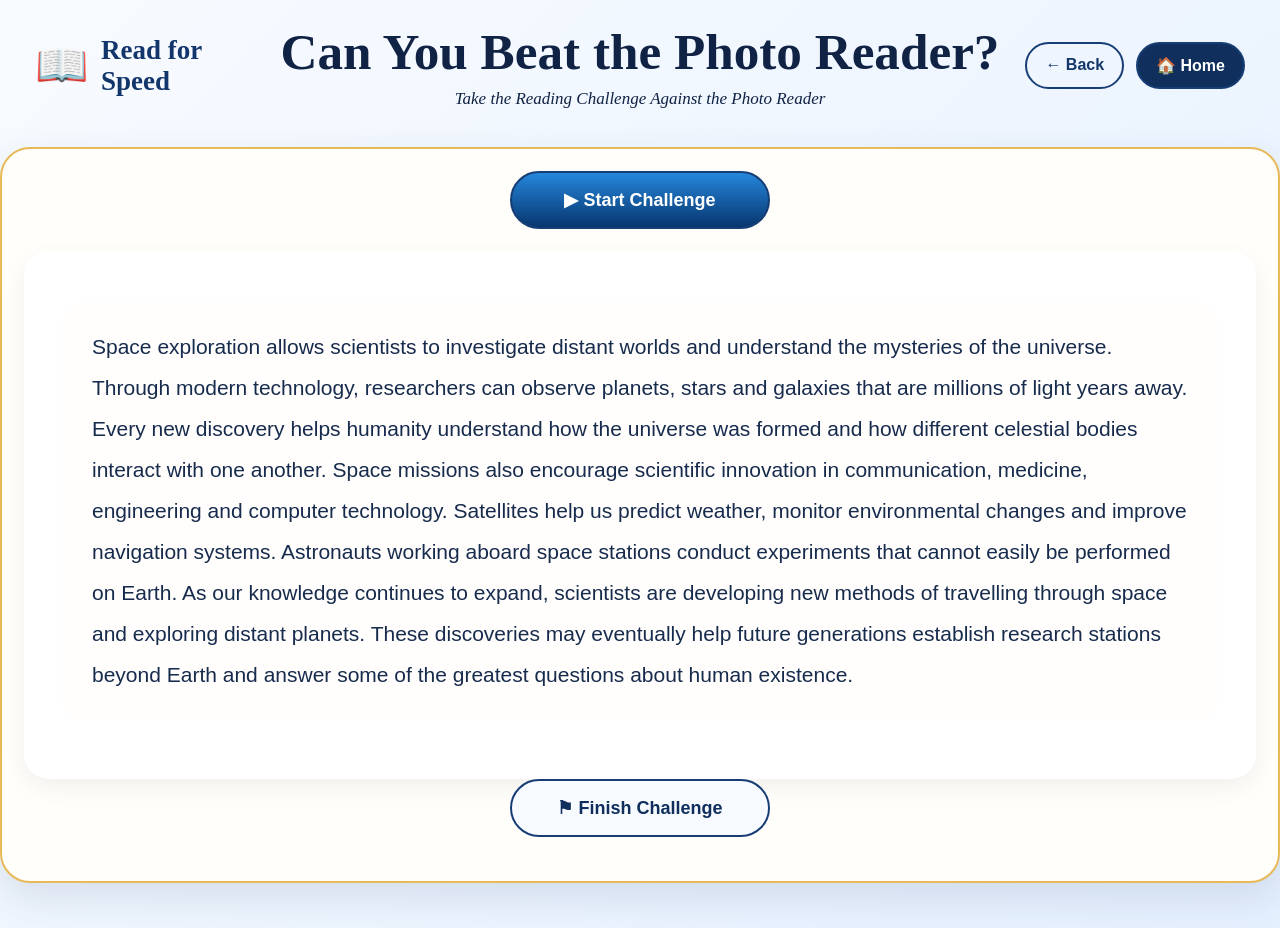
==== challenge.html @ 30517f84 "Update challenge.html" ====
<!DOCTYPE html>
<html lang="en">
<head>
<meta charset="UTF-8">
<meta name="viewport" content="width=device-width, initial-scale=1.0">
<title>Reading Speed Challenge</title>

<style> 
  
* {
  box-sizing: border-box;
}

body {
  margin: 0;
  font-family: Arial, sans-serif;
  background: linear-gradient(135deg, #f8fbff, #e5f0ff);
  color: #102344;
}

/* PAGE HEADER */

.page-header {
  max-width: 1500px;
  margin: 0 auto;
  padding: 22px 35px 28px;
  display: grid;
  grid-template-columns: 1fr auto 1fr;
  align-items: center;
  gap: 20px;
}

.brand {
  display: flex;
  align-items: center;
  gap: 12px;
  color: #12366b;
  font-family: Georgia, serif;
  font-size: 27px;
  font-weight: bold;
}

.brand-icon {
  font-size: 43px;
}

.brand small {
  display: block;
  font-family: Arial, sans-serif;
  font-size: 12px;
  letter-spacing: 2px;
  margin-top: 4px;
}

.page-heading {
  text-align: center;
}

.page-heading h1 {
  font-family: Georgia, serif;
  font-size: clamp(30px, 4vw, 52px);
  margin: 0;
  color: #102344;
}

.page-heading p {
  font-family: Georgia, serif;
  font-size: 17px;
  font-style: italic;
  margin: 8px 0 0;
}

.navigation {
  display: flex;
  justify-content: flex-end;
  gap: 12px;
}

.nav-button {
  display: inline-block;
  text-decoration: none;
  border: 2px solid #173e75;
  color: #12366b;
  padding: 12px 18px;
  border-radius: 30px;
  font-weight: bold;
  white-space: nowrap;
}

.nav-button.home {
  background: #102f5c;
  color: white;
}

/* MAIN READING PANEL */

.reading-shell {
  max-width: 1420px;
  margin: 10px auto 45px;
  padding: 22px;
  background: #fffefa;
  border: 2px solid #e8b957;
  border-radius: 30px;
  box-shadow: 0 15px 40px rgba(30, 55, 90, .12);
}

/* CONTROL BAR */

.control-bar {
  display: flex;
  justify-content: center;
  align-items: center;
  gap: 28px;
  flex-wrap: wrap;
  margin-bottom: 22px;
}

.control-button {
  min-width: 260px;
  padding: 16px 25px;
  border-radius: 35px;
  border: 2px solid #173e75;
  font-size: 18px;
  font-weight: bold;
  cursor: pointer;
}

.start-button {
  background: linear-gradient(180deg, #2587dc, #07366f);
  color: white;
}

.finish-button {
  background: #f7faff;
  color: #102f5c;
}

.timer-display {
  min-width: 220px;
  text-align: center;
  padding: 10px 25px;
  border: 2px solid #edcf91;
  border-radius: 35px;
  color: #102f5c;
  background: #fffaf0;
  font-family: Georgia, serif;
  font-size: 34px;
  font-weight: bold;
}
/* FLOATING CIRCULAR TIMER */

/* PREMIUM FLOATING TIMER */

.floating-timer {
   position: fixed;
   top: 105px;
   right: 25px;

   width: 85px;
   height: 85px;

   display: none;
   flex-direction: column;
   align-items: center;
   justify-content: center;

   border-radius: 50%;
   border: 2px solid #d6b46a;

   background: radial-gradient(
      circle at 35% 30%,
      #214b7b,
      #102b50 65%,
      #071a32
   );

   color: #f8e8bd;

   box-shadow:
      0 5px 18px rgba(10, 30, 60, 0.28),
      inset 0 0 8px rgba(255,255,255,0.12);

   z-index: 1000;
   pointer-events: none;
}

.timer-icon {
   font-size: 13px;
   line-height: 1;
   margin-bottom: 2px;
}

.timer-seconds {
   font-family: Georgia, serif;
   font-size: 25px;
   font-weight: bold;
   line-height: 1.1;
   letter-spacing: 1px;
}

.timer-laurel {
   font-size: 19px;
   color: #e5bd65;
   line-height: 1;
   transform: rotate(180deg);
}

/* MOBILE TIMER */

@media(max-width: 500px) {
   .floating-timer {
      width: 68px;
      height: 68px;
      font-size: 18px;
         top: 105px;
         right: 25px;
   }
}
/* PASSAGE CARD */

.passage-card {
  background: #ffffff;
  border-radius: 25px;
  padding: 30px 38px 38px;
  box-shadow: 0 8px 25px rgba(0, 0, 0, .06);
}

.passage-heading {
  text-align: center;
  font-family: Georgia, serif;
  font-size: 32px;
  color: #102344;
  margin: 0 0 25px;
}

.passage-text {
  font-size: 21px;
  line-height: 1.95;
  color: #172b4d;
  text-align: left;
  padding: 25px 30px;
  background: #fffefd;
  border-radius: 20px;
  min-height: 300px;
}

/* RESULTS */

#resultScreen {
  display: none;
  margin: 30px auto;
  padding: 30px;
  background: white;
  border-radius: 18px;
  max-width: 750px;
  box-shadow: 0 8px 25px rgba(0,0,0,.08);
}

/* MOBILE */

@media(max-width: 900px) {
  .page-header {
    grid-template-columns: 1fr;
    text-align: center;
  }

  .brand,
  .navigation {
    justify-content: center;
  }

  .reading-shell {
    margin: 10px 12px 30px;
    padding: 14px;
  }

  .control-bar {
    gap: 12px;
  }

  .control-button {
    min-width: 200px;
  }

  .passage-card {
    padding: 22px 15px;
  }

  .passage-heading {
    font-size: 25px;
  }

  .passage-text {
    font-size: 17px;
    line-height: 1.8;
    padding: 18px 14px;
  }
}

@media(max-width: 500px) {
  .page-header {
    padding: 20px 12px;
  }

  .brand {
    font-size: 23px;
  }

  .navigation {
    flex-wrap: wrap;
  }

  .nav-button {
    padding: 10px 13px;
    font-size: 13px;
  }

  .control-button {
    width: 100%;
    min-width: 0;
  }

  .timer-display {
    width: 100%;
  }
}

/* CLEAN READING CHALLENGE RESULTS */

#resultScreen {
  width: calc(100% - 40px);
  max-width: 1460px;
  margin: 30px auto;
  padding: 35px 45px;
  background: #ffffff;
  border-radius: 24px;
  box-shadow: 0 12px 35px rgba(30, 55, 90, 0.10);
  color: #102344;
  font-family: Georgia, serif;
}

#resultScreen > h1 {
  text-align: center;
  font-family: Georgia, serif;
  font-size: clamp(28px, 3.5vw, 48px);
  margin: 0 0 35px;
}

.result-speed-grid {
  display: grid;
  grid-template-columns: 1fr 1fr;
  gap: 35px;
}

.result-speed-card {
  text-align: center;
  padding: 20px;
  border-radius: 22px;
}

.result-speed-card.user {
  background: #edf5fd;
}

.result-speed-card.bot {
  background: #edf9f1;
}

.result-speed-card h2 {
  font-size: 25px;
  margin: 0 0 10px;
}

.result-speed-card h3 {
  font-size: 48px;
  margin: 0;
}

.result-race {
  margin-top: 30px;
}

.result-race h2 {
  text-align: center;
  font-size: 32px;
  margin-bottom: 22px;
}

.result-race p {
  font-size: 19px;
  margin: 15px 0;
}

.result-bar {
  height: 18px;
  background: #e5ebf2;
  border-radius: 20px;
  overflow: hidden;
}

.result-bar-fill {
  height: 100%;
  border-radius: 20px;
  transition: width 1.2s ease;
}

.result-percentage {
  text-align: center;
  background: #fff6df;
  border-radius: 18px;
  padding: 13px 20px;
  margin: 25px auto 0;
  max-width: 900px;
  font-size: 21px;
  font-weight: bold;
}


#winnerMessage {
  text-align: center;
  font-size: 22px;
  margin: 25px auto 8px;
  padding: 12px 20px;
  max-width: 700px;
  width: fit-content;
  background: #fff5d5;
  border-radius: 35px;
  font-weight: bold;
}

#winnerMessage::before {
  content: "🏆 ";
}

#timeTaken {
  text-align: center;
  font-size: 17px;
  margin: 8px 0 0;
  color: #526782;
}

/* BOTTOM NAVIGATION */

.result-navigation {
  display: flex;
  align-items: center;
  justify-content: center;
  margin-top: 30px;
  padding-top: 22px;
  border-top: 1px solid #dce7f5;
}

.result-navigation a {
  flex: 1;
  text-align: center;
  padding: 8px 12px;
  color: #12366b;
  font-family: Georgia, serif;
  font-size: 19px;
  font-weight: 600;
  text-decoration: none;
  transition: color 0.2s ease;
}

.result-navigation a:not(:last-child) {
  border-right: none;
}

.result-navigation a:hover {
  color: #3285ef;
}
.result-navigation a {
  display: flex;
  align-items: center;
  justify-content: center;
  gap: 9px;
}

.result-navigation svg {
  width: 20px;
  height: 20px;
  flex-shrink: 0;
  stroke: currentColor;
}
  
/* COLOURFUL RESULT NAVIGATION BUTTONS */

.result-navigation {
  gap: 22px;
}

.result-navigation a {
  margin: 0 8px;
  min-height: 72px;
  padding: 9px 16px;
  border: 2px solid white;
  border-radius: 35px;
  color: white;
  font-size: 20px;
  font-weight: bold;
  text-decoration: none;
  gap: 12px;
  box-shadow: 0 7px 18px rgba(0, 0, 0, 0.18);
  transition: all 0.25s ease;
}

/* HOME - BLUE */

.result-navigation a:nth-child(1) {
  background: linear-gradient(135deg, #08c8f5, #0755ed);
  box-shadow: 0 7px 18px rgba(0, 105, 255, 0.35);
}

/* EYE EXERCISE - PURPLE */

.result-navigation a:nth-child(2) {
  background: linear-gradient(135deg, #d000ff, #6500d9);
  box-shadow: 0 7px 18px rgba(160, 0, 255, 0.35);
}

/* EBOOK PREVIEW - GREEN */

.result-navigation a:nth-child(3) {
  background: linear-gradient(135deg, #19ed35, #008000);
  box-shadow: 0 7px 18px rgba(0, 180, 35, 0.35);
}

/* HIGHLIGHTED ICONS */

.result-navigation svg {
  width: 48px;
  height: 48px;
  padding: 10px;
  border-radius: 50%;
  background: rgba(0, 0, 0, 0.18);
  stroke: white;
  flex-shrink: 0;
}

/* REMOVE OLD VERTICAL SEPARATORS */

.result-navigation a:not(:last-child) {
  border-right: 2px solid white;
}

/* HOVER EFFECT */

.result-navigation a:hover {
  transform: translateY(-4px);
  filter: brightness(1.08);
}

@media (max-width: 700px) {
  #resultScreen {
    width: calc(100% - 20px);
    padding: 25px 16px;
  }

  .result-speed-grid {
    grid-template-columns: 1fr;
    gap: 15px;
  }

  .result-speed-card h2 {
    font-size: 20px;
  }

  .result-speed-card h3 {
    font-size: 36px;
  }

  .result-race h2 {
    font-size: 25px;
  }

  .result-percentage {
    font-size: 16px;
  }

  .result-navigation a {
    font-size: 13px;
    padding: 8px 5px;
  }
}

</style>
</head>
<body>
<div class="container" style="display:none;">
  <a href="index.html" class="home-page-button">
  🏠 HOME PAGE
</a>
  <h1>Can You Read Faster Than a Photo Reader?</h1>

<p>Can you compete with a Photo Reader reading at 1,200 words per minute?</p>

<div class="cards" style="grid-template-columns:1fr; max-width:500px; margin:40px auto;">
  <div class="card">
    <h2>YOU vs PHOTO READER</h2>
    <p>Challenge yourself against a 1,200 WPM benchmark.</p>
    <button onclick="startChallenge('Photo Reader')">
      TAKE THE CHALLENGE
    </button>
  </div>
</div>
  </div>
  
<div id="testScreen" style="display:block;">

  <!-- HEADER -->
  <header class="page-header">

    <div class="brand">
      <span class="brand-icon">📖</span>
      <div>
        Read for Speed
             </div>
    </div>

    <div class="page-heading">
     <h1 id="challengeTitle">Can You Beat the Photo Reader?</h1>

<p id="challengeSubtitle">
  Take the Reading Challenge Against the Photo Reader
</p>
    </div>

    <div class="navigation">
      <a href="language.html" class="nav-button" id="backButton">
  ← Back
</a>

<a href="index.html" class="nav-button home" id="homeButton">
  🏠 Home
</a>
    </div>

  </header>

  <!-- READING PANEL -->
  <main class="reading-shell">

 <!-- BUTTONS ABOVE PASSAGE -->
<div class="control-bar">

  <button class="control-button start-button"
          id="startChallengeButton"
          onclick="startBotReading()">
    ▶ Start Challenge
  </button>

</div>

    <!-- PASSAGE -->
    <section class="passage-card">

     

      <p id="sharedPassage" class="passage-text">
        Space exploration allows scientists to investigate distant worlds.
      </p>

    </section>
    <div class="control-bar">

     <button class="control-button finish-button"
        id="finishChallengeButton"
        onclick="finishReading()">
  ⚑ Finish Challenge
</button>

    </div>
  </main>
  <div class="floating-timer" id="timer">

    <span class="timer-icon">⏱</span>

    <span class="timer-seconds">00</span>

    <span class="timer-laurel">❧</span>

</div>
</div>


<div id="resultScreen">

  <h1>Reading Challenge Results</h1>

  <div class="result-speed-grid">

    <div class="result-speed-card user">
      <h2>Your Reading Speed</h2>
      <h3 id="userSpeed">0 WPM</h3>
    </div>

    <div class="result-speed-card bot">
      <h2>Photo Reader Speed</h2>
      <h3 id="competitorSpeed">0 WPM</h3>
    </div>

  </div>

  <div class="result-race">

    
    <p>
      <strong>You:</strong>
      <span id="userRaceSpeed"></span>
    </p>

    <div class="result-bar">
      <div id="userRaceBar"
           class="result-bar-fill"
           style="width:0%; background:#3285ef;">
      </div>
    </div>

    <p>
      <strong id="raceCompetitorName">Photo Reader</strong>:
      <span id="competitorRaceSpeed"></span>
    </p>

   <div class="result-bar">
  <div id="competitorRaceBar"
       class="result-bar-fill"
       style="width:0%; background:#ff6a00;">
  </div>
</div>

    <div id="speedDifference" style="display:none;"></div>

  </div>

  <h2 id="winnerMessage"></h2>

  <p id="timeTaken"></p>

  <nav class="result-navigation">

  <a href="index.html#hero">
    <svg viewBox="0 0 24 24" fill="none"
         stroke-width="2" stroke-linecap="round"
         stroke-linejoin="round">
      <path d="M3 10.5L12 3l9 7.5"/>
      <path d="M5 9.5V21h14V9.5"/>
      <path d="M9 21v-7h6v7"/>
    </svg>
    Home
  </a>

  <a href="shoot-the-duck.html">
    <svg viewBox="0 0 24 24" fill="none"
         stroke-width="2" stroke-linecap="round"
         stroke-linejoin="round">
      <path d="M2 12s3.5-7 10-7 10 7 10 7-3.5 7-10 7-10-7-10-7z"/>
      <circle cx="12" cy="12" r="3"/>
    </svg>
    Eye Exercise
  </a>

  <a href="index.html#book-preview">
    <svg viewBox="0 0 24 24" fill="none"
         stroke-width="2" stroke-linecap="round"
         stroke-linejoin="round">
      <path d="M12 7v14"/>
      <path d="M3 5.5A2.5 2.5 0 0 1 5.5 3H12v18H5.5A2.5 2.5 0 0 0 3 23z"/>
      <path d="M21 5.5A2.5 2.5 0 0 0 18.5 3H12v18h6.5A2.5 2.5 0 0 1 21 23z"/>
    </svg>
    Ebook Preview
  </a>

</nav>

</div>

  <script>

let timerInterval;

let originalAIPassage = "";
let challengeStartTime = null;
let userWordCount = 0;
    
const selectedLanguage =
  new URLSearchParams(window.location.search).get("lang") || "en";

const readingPassages = {
  en: {
    user: "Space exploration allows scientists to investigate distant worlds and understand the mysteries of the universe. Through modern technology, researchers can observe planets, stars and galaxies that are millions of light years away. Every new discovery helps humanity understand how the universe was formed and how different celestial bodies interact with one another. Space missions also encourage scientific innovation in communication, medicine, engineering and computer technology. Satellites help us predict weather, monitor environmental changes and improve navigation systems. Astronauts working aboard space stations conduct experiments that cannot easily be performed on Earth. As our knowledge continues to expand, scientists are developing new methods of travelling through space and exploring distant planets. These discoveries may eventually help future generations establish research stations beyond Earth and answer some of the greatest questions about human existence.",

  },

  hi: {
    user: "अंतरिक्ष अन्वेषण वैज्ञानिकों को दूर स्थित दुनिया का अध्ययन करने और ब्रह्मांड के रहस्यों को समझने में मदद करता है। आधुनिक तकनीक के माध्यम से शोधकर्ता उन ग्रहों, तारों और आकाशगंगाओं का निरीक्षण कर सकते हैं जो हमसे लाखों प्रकाश वर्ष दूर हैं। प्रत्येक नई खोज मानवता को यह समझने में सहायता करती है कि ब्रह्मांड का निर्माण कैसे हुआ और विभिन्न खगोलीय पिंड एक दूसरे के साथ किस प्रकार संबंध रखते हैं। अंतरिक्ष अभियान संचार, चिकित्सा, इंजीनियरिंग और कंप्यूटर तकनीक में नए आविष्कारों को भी प्रोत्साहित करते हैं। उपग्रह मौसम का पूर्वानुमान लगाने, पर्यावरण में होने वाले परिवर्तनों पर नजर रखने और नेविगेशन प्रणालियों को बेहतर बनाने में सहायता करते हैं। अंतरिक्ष यात्री अंतरिक्ष स्टेशनों पर ऐसे प्रयोग करते हैं जिन्हें पृथ्वी पर करना कठिन होता है। जैसे-जैसे हमारा ज्ञान बढ़ रहा है, वैज्ञानिक अंतरिक्ष यात्रा और दूर स्थित ग्रहों की खोज के नए तरीके विकसित कर रहे हैं। भविष्य में ये खोजें मानवता को पृथ्वी से बाहर अनुसंधान केंद्र स्थापित करने और मानव अस्तित्व से जुड़े महत्वपूर्ण प्रश्नों के उत्तर खोजने में मदद कर सकती हैं।"
  },

  ko: {
    user: "우주 탐사는 과학자들이 멀리 떨어진 세계를 연구하고 우주의 신비를 이해할 수 있도록 도와줍니다. 현대 기술을 통해 연구자들은 수백만 광년 떨어진 행성, 별, 은하를 관찰할 수 있습니다. 새로운 발견은 우주가 어떻게 형성되었으며 서로 다른 천체들이 어떤 관계를 맺고 있는지 이해하는 데 도움을 줍니다. 우주 탐사 임무는 통신, 의학, 공학, 컴퓨터 기술 분야의 혁신도 촉진합니다. 인공위성은 날씨를 예측하고 환경 변화를 관찰하며 항법 시스템을 개선하는 데 중요한 역할을 합니다. 우주 정거장에서 일하는 우주비행사들은 지구에서는 쉽게 수행할 수 없는 다양한 실험을 진행합니다. 인류의 지식이 계속 확장됨에 따라 과학자들은 우주를 여행하고 먼 행성을 탐사할 새로운 방법을 개발하고 있습니다. 이러한 발견은 미래 세대가 지구 밖에 연구 기지를 건설하고 인간의 존재에 관한 중요한 질문에 답하는 데 도움을 줄 수 있습니다."
  }
};

const currentPassages =
  readingPassages[selectedLanguage] || readingPassages.en;

document.getElementById("sharedPassage").textContent =
  currentPassages.user;
function startChallenge(level) {

  document.querySelector(".container").style.display = "none";
  document.getElementById("testScreen").style.display = "block";

  document.getElementById("challengeTitle").textContent =
    "You vs Photo Reader";
}




function startBotReading() {
  

  const passage = document.getElementById("sharedPassage");

  originalAIPassage = passage.innerText.trim();

  // Preserve all spaces while wrapping individual words
  const tokens = originalAIPassage.match(/\s+|\S+/g) || [];
  let wordIndex = 0;

  passage.innerHTML = tokens.map(token => {
    if (/^\s+$/.test(token)) {
      return token;
    }

    const safeWord = token
      .replace(/&/g, "&amp;")
      .replace(/</g, "&lt;")
      .replace(/>/g, "&gt;");

    return `<span class="bot-word" data-index="${wordIndex++}">${safeWord}</span>`;
  }).join("");

  const wordElements = Array.from(
    passage.querySelectorAll(".bot-word")
  );

  const totalWords = wordElements.length;

userWordCount = totalWords;

  document.getElementById("resultScreen").style.display = "none";

  clearInterval(timerInterval);

  // Detect the actual visual lines in the passage
  const visualLines = [];

  wordElements.forEach(word => {
    const rect = word.getBoundingClientRect();

    let line = visualLines.find(
      item => Math.abs(item.top - rect.top) < 3
    );

    if (!line) {
      line = {
        top: rect.top,
        words: []
      };

      visualLines.push(line);
    }

    line.words.push(word);
  });

  visualLines.sort((a, b) => a.top - b.top);

  // Divide each line into groups of approximately 5 words.
  // Merge a remaining group of 3 or fewer words into the previous group.
  function createChunks(words) {
    const chunks = [];
    let index = 0;

    while (index < words.length) {
      const remaining = words.length - index;

      if (remaining <= 3 && chunks.length > 0) {
        chunks[chunks.length - 1].push(
          ...words.slice(index)
        );
        break;
      }

      chunks.push(words.slice(index, index + 5));
      index += 5;
    }

    return chunks;
  }

  // Pair two visual lines and read their groups simultaneously
  const readingGroups = [];

  for (let i = 0; i < visualLines.length; i += 2) {
    const firstLine = createChunks(visualLines[i].words);

    const secondLine = visualLines[i + 1]
      ? createChunks(visualLines[i + 1].words)
      : [];

    const numberOfGroups = Math.max(
      firstLine.length,
      secondLine.length
    );

    for (let j = 0; j < numberOfGroups; j++) {
      const firstWords = firstLine[j] || [];
      const secondWords = secondLine[j] || [];

      const groupWords = [
        ...firstWords,
        ...secondWords
      ];

      // Timing adjusts to the larger of the two simultaneous groups
      const groupDuration =
        Math.max(firstWords.length, secondWords.length) * 50;

      readingGroups.push({
        words: groupWords,
        duration: groupDuration
      });
    }
  }

  // Build the timing schedule
  let totalDuration = 0;

  readingGroups.forEach(group => {
    group.start = totalDuration;
    totalDuration += group.duration;
    group.end = totalDuration;
  });

  // Start bot and timer using exactly the same timestamp
const startTime = Date.now();

challengeStartTime = startTime;

document.getElementById("timer").style.display = "flex";

document.querySelector(".timer-seconds").textContent = "00";

  function updateChallenge() {
    const elapsed = Date.now() - startTime;

    const totalSeconds = Math.floor(elapsed / 1000);

    document.querySelector(".timer-seconds").textContent =
      String(totalSeconds).padStart(2, "0");

    // Reset all words to their original light-grey reading state
    wordElements.forEach(word => {
      word.style.color = "#b8b8b8";
      word.style.fontWeight = "normal";
    });

   // Bot finishes reading, but timer continues
if (elapsed >= totalDuration) {
  return;
    }

    // Find and highlight the current group
    const currentGroup = readingGroups.find(
      group => elapsed >= group.start && elapsed < group.end
    );

    if (currentGroup) {
      currentGroup.words.forEach(word => {
        word.style.color = "#111111";
        word.style.fontWeight = "bold";
      });
    }
  }

  updateChallenge();

  timerInterval = setInterval(updateChallenge, 20);
}



function backToChallenges() {

  clearInterval(timerInterval);

  challengeStartTime = null;

  document.getElementById("testScreen").style.display = "block";
  document.querySelector(".container").style.display = "none";

  document.querySelector(".timer-seconds").textContent = "00";

  document.getElementById("resultScreen").style.display = "none";

  document.getElementById("sharedPassage").textContent =
    currentPassages.user;

}
function finishReading() {
  speechSynthesis.cancel();
  clearInterval(timerInterval);

  if (challengeStartTime === null) {
    alert("Please start the challenge first!");
    return;
  }

 const elapsedTime = (Date.now() - challengeStartTime) / 1000;
challengeStartTime = null;

const elapsedMinutes = elapsedTime / 60;

  const userSpeed = Math.round(userWordCount / elapsedMinutes);

  const competitorSpeed = 1200;
const maxSpeed = Math.max(userSpeed, competitorSpeed);

document.getElementById("userRaceSpeed").textContent =
  userSpeed + " WPM";

document.getElementById("competitorRaceSpeed").textContent =
  competitorSpeed + " WPM";

document.getElementById("raceCompetitorName").textContent =
  "Photo Reader";

document.getElementById("userRaceBar").style.width =
  (userSpeed / maxSpeed * 100) + "%";

document.getElementById("competitorRaceBar").style.width =
  (competitorSpeed / maxSpeed * 100) + "%";

const percentage = Math.round((userSpeed / competitorSpeed) * 100);

document.getElementById("speedDifference").textContent =
  "You are reading at " + percentage +
  "% of your competitor's speed.";
  document.getElementById("userSpeed").textContent =
    userSpeed + " WPM";

  document.getElementById("competitorSpeed").textContent =
    competitorSpeed + " WPM";

  let winnerMessage = "";

  if (userSpeed > competitorSpeed) {
    winnerMessage = "Congratulations! You read faster!";
  } else if (userSpeed < competitorSpeed) {
    winnerMessage = "The Photo Reader read faster!";
  } else {
    winnerMessage = "It's a tie!";
  }

  document.getElementById("winnerMessage").textContent =
    winnerMessage;

  document.getElementById("timeTaken").textContent =
    "Your reading time: " + elapsedTime.toFixed(1) + " seconds";

  document.getElementById("resultScreen").style.display = "block";

  document.getElementById("resultScreen").scrollIntoView({
    behavior: "smooth",
    block: "center"
  });
}
</script>
</body>
</html>
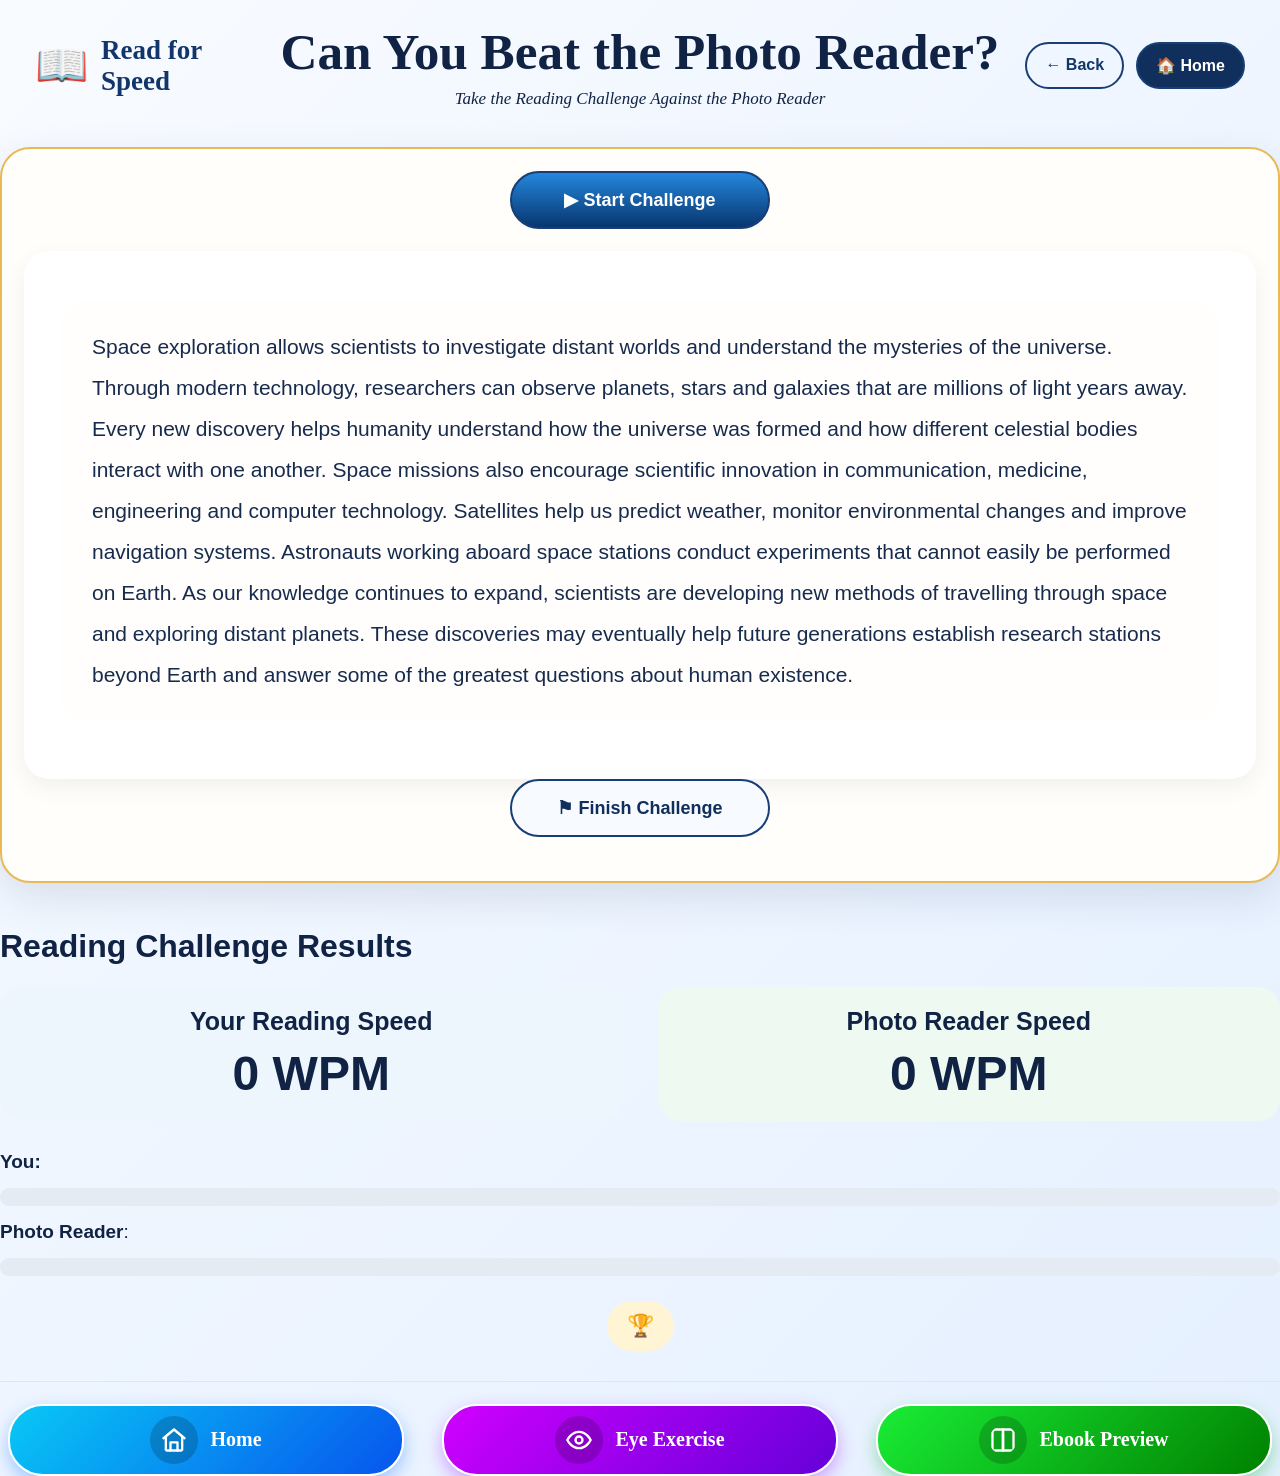
==== commit aaa0bbad: "Update challenge.html" ====
--- a/challenge.html
+++ b/challenge.html
@@ -684,19 +684,17 @@
 </div>
 
 
-<div id="resultScreen">
-
-  <h1>Reading Challenge Results</h1>
+<h1 id="resultsTitle">Reading Challenge Results</h1>
 
   <div class="result-speed-grid">
 
     <div class="result-speed-card user">
-      <h2>Your Reading Speed</h2>
+      <h2 id="yourSpeedLabel">Your Reading Speed</h2>
       <h3 id="userSpeed">0 WPM</h3>
     </div>
 
     <div class="result-speed-card bot">
-      <h2>Photo Reader Speed</h2>
+      <h2 id="photoReaderSpeedLabel">Photo Reader Speed</h2>
       <h3 id="competitorSpeed">0 WPM</h3>
     </div>
 
@@ -706,7 +704,7 @@
 
     
     <p>
-      <strong>You:</strong>
+      <strong id="youRaceLabel">You:</strong>
       <span id="userRaceSpeed"></span>
     </p>
 
@@ -747,7 +745,7 @@
       <path d="M5 9.5V21h14V9.5"/>
       <path d="M9 21v-7h6v7"/>
     </svg>
-    Home
+    <span id="resultHomeLabel">Home</span>
   </a>
 
   <a href="shoot-the-duck.html">
@@ -757,7 +755,7 @@
       <path d="M2 12s3.5-7 10-7 10 7 10 7-3.5 7-10 7-10-7-10-7z"/>
       <circle cx="12" cy="12" r="3"/>
     </svg>
-    Eye Exercise
+  <span id="eyeExerciseLabel">Eye Exercise</span>
   </a>
 
   <a href="index.html#book-preview">
@@ -768,7 +766,7 @@
       <path d="M3 5.5A2.5 2.5 0 0 1 5.5 3H12v18H5.5A2.5 2.5 0 0 0 3 23z"/>
       <path d="M21 5.5A2.5 2.5 0 0 0 18.5 3H12v18h6.5A2.5 2.5 0 0 1 21 23z"/>
     </svg>
-    Ebook Preview
+  <span id="ebookPreviewLabel">Ebook Preview</span>
   </a>
 
 </nav>
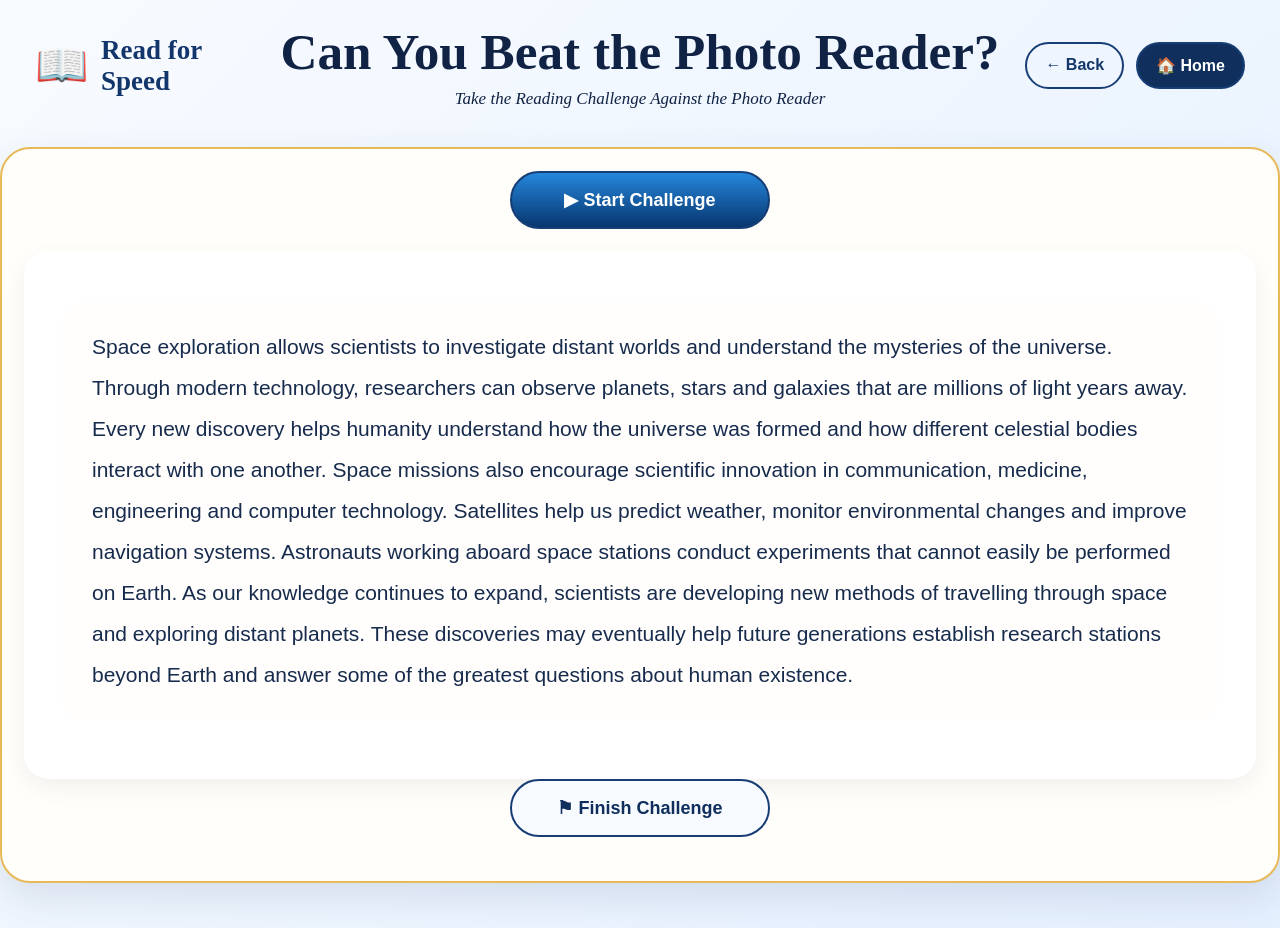
==== commit e90e9c91: "Update challenge.html" ====
--- a/challenge.html
+++ b/challenge.html
@@ -684,7 +684,7 @@
 </div>
 
 
-<h1 id="resultsTitle">Reading Challenge Results</h1>
+<div id="resultScreen">  <h1 id="resultsTitle">Reading Challenge Results</h1>
 
   <div class="result-speed-grid">
 
@@ -772,8 +772,9 @@
 </nav>
 
 </div>
-
-  <script>
+</div>
+
+<script>
 
 let timerInterval;
 
@@ -802,6 +803,85 @@
 const currentPassages =
   readingPassages[selectedLanguage] || readingPassages.en;
 
+// KOREAN CHALLENGE INTERFACE TRANSLATIONS
+
+const challengeTranslations = {
+  ko: {
+    pageTitle: "포토 리더를 이길 수 있을까요?",
+    subtitle: "포토 리더와 독서 속도 대결을 시작하세요",
+    back: "← 뒤로",
+    home: "🏠 홈",
+    start: "▶ 도전 시작",
+    finish: "⚑ 도전 완료",
+
+    results: "독서 챌린지 결과",
+    yourSpeed: "나의 독서 속도",
+    photoSpeed: "포토 리더의 독서 속도",
+    you: "나:",
+    photoReader: "포토 리더",
+
+   homeLink: "홈",
+eyeExercise: "시력 훈련",
+ebookPreview: "전자책 미리보기",
+
+congratulations: "축하합니다! 더 빠르게 읽으셨습니다!",
+photoReaderWon: "포토 리더가 더 빠르게 읽었습니다!",
+tie: "무승부입니다!",
+readingTime: "독서 시간: ",
+startFirst: "먼저 챌린지를 시작해 주세요!"
+  }
+};
+
+// Apply Korean interface text only when Korean is selected
+if (selectedLanguage === "ko") {
+
+  const t = challengeTranslations.ko;
+
+  document.title = "독서 속도 챌린지";
+
+  document.getElementById("challengeTitle").textContent =
+    t.pageTitle;
+
+  document.getElementById("challengeSubtitle").textContent =
+    t.subtitle;
+
+  document.getElementById("backButton").textContent =
+    t.back;
+
+  document.getElementById("homeButton").textContent =
+    t.home;
+
+  document.getElementById("startChallengeButton").textContent =
+    t.start;
+
+  document.getElementById("finishChallengeButton").textContent =
+    t.finish;
+
+  document.getElementById("resultsTitle").textContent =
+    t.results;
+
+  document.getElementById("yourSpeedLabel").textContent =
+    t.yourSpeed;
+
+  document.getElementById("photoReaderSpeedLabel").textContent =
+    t.photoSpeed;
+
+  document.getElementById("youRaceLabel").textContent =
+    t.you;
+
+  document.getElementById("raceCompetitorName").textContent =
+    t.photoReader;
+
+  document.getElementById("resultHomeLabel").textContent =
+    t.homeLink;
+
+  document.getElementById("eyeExerciseLabel").textContent =
+    t.eyeExercise;
+
+  document.getElementById("ebookPreviewLabel").textContent =
+    t.ebookPreview;
+}
+
 document.getElementById("sharedPassage").textContent =
   currentPassages.user;
 function startChallenge(level) {
@@ -809,8 +889,13 @@
   document.querySelector(".container").style.display = "none";
   document.getElementById("testScreen").style.display = "block";
 
-  document.getElementById("challengeTitle").textContent =
-    "You vs Photo Reader";
+  if (selectedLanguage === "ko") {
+    document.getElementById("challengeTitle").textContent =
+      challengeTranslations.ko.pageTitle;
+  } else {
+    document.getElementById("challengeTitle").textContent =
+      "You vs Photo Reader";
+  }
 }
 
 
@@ -1013,7 +1098,11 @@
   clearInterval(timerInterval);
 
   if (challengeStartTime === null) {
-    alert("Please start the challenge first!");
+    alert(
+  selectedLanguage === "ko"
+    ? challengeTranslations.ko.startFirst
+    : "Please start the challenge first!"
+);
     return;
   }
 
@@ -1055,20 +1144,34 @@
 
   let winnerMessage = "";
 
-  if (userSpeed > competitorSpeed) {
-    winnerMessage = "Congratulations! You read faster!";
-  } else if (userSpeed < competitorSpeed) {
-    winnerMessage = "The Photo Reader read faster!";
-  } else {
-    winnerMessage = "It's a tie!";
-  }
+if (userSpeed > competitorSpeed) {
+  winnerMessage =
+    selectedLanguage === "ko"
+      ? challengeTranslations.ko.congratulations
+      : "Congratulations! You read faster!";
+
+} else if (userSpeed < competitorSpeed) {
+  winnerMessage =
+    selectedLanguage === "ko"
+      ? challengeTranslations.ko.photoReaderWon
+      : "The Photo Reader read faster!";
+
+} else {
+  winnerMessage =
+    selectedLanguage === "ko"
+      ? challengeTranslations.ko.tie
+      : "It's a tie!";
+}
 
   document.getElementById("winnerMessage").textContent =
     winnerMessage;
 
   document.getElementById("timeTaken").textContent =
-    "Your reading time: " + elapsedTime.toFixed(1) + " seconds";
-
+  selectedLanguage === "ko"
+    ? challengeTranslations.ko.readingTime +
+      elapsedTime.toFixed(1) + "초"
+    : "Your reading time: " +
+      elapsedTime.toFixed(1) + " seconds";
   document.getElementById("resultScreen").style.display = "block";
 
   document.getElementById("resultScreen").scrollIntoView({
